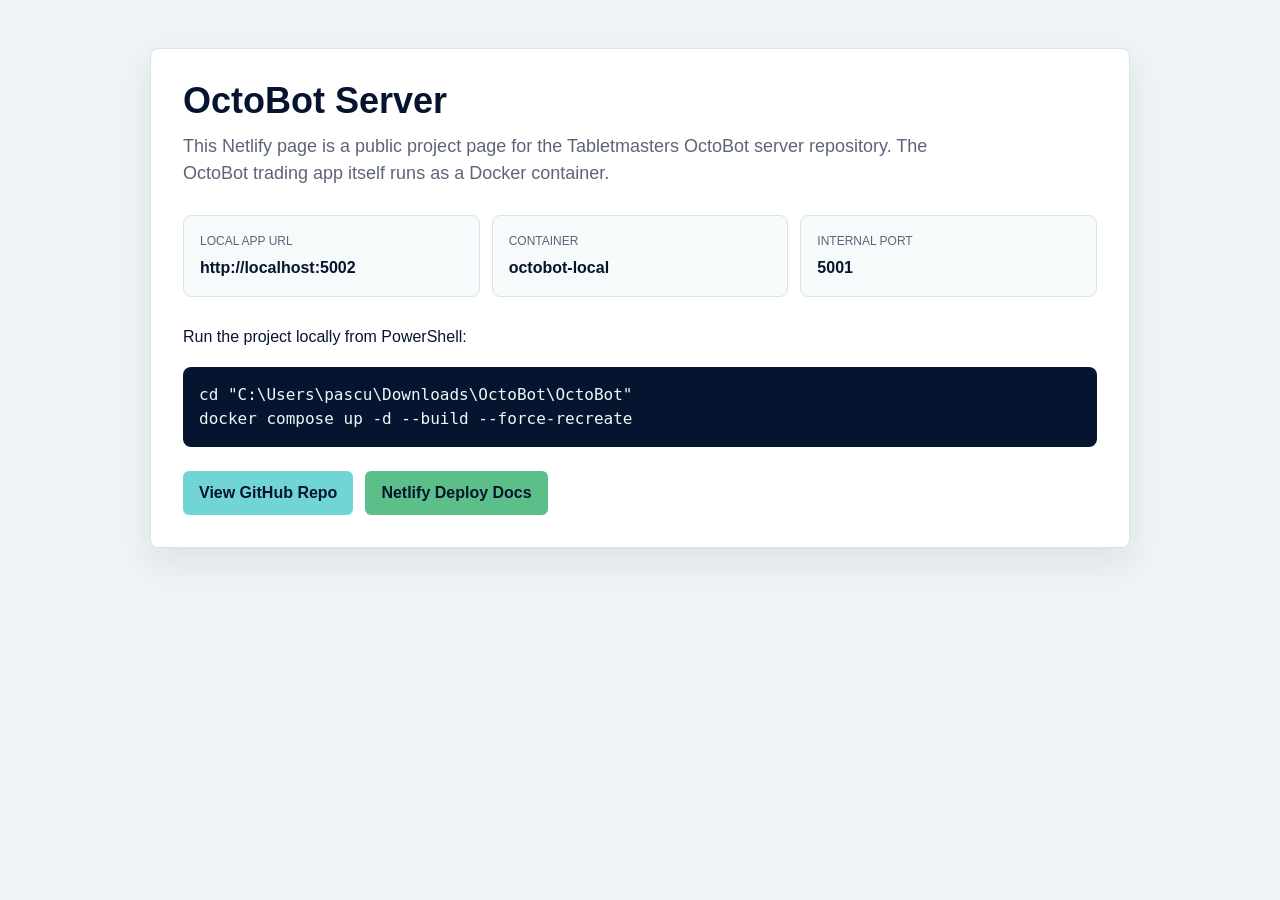
==== netlify/index.html @ 3a20b3c9 "Add Netlify project page" ====
<!doctype html>
<html lang="en">
  <head>
    <meta charset="utf-8">
    <meta name="viewport" content="width=device-width, initial-scale=1">
    <title>OctoBot Server</title>
    <style>
      :root {
        color-scheme: light;
        --ink: #07142f;
        --muted: #5c6578;
        --line: #d8e4e8;
        --aqua: #72d5d5;
        --green: #5cbf8a;
        --panel: #f7fafb;
        --white: #ffffff;
      }

      * {
        box-sizing: border-box;
      }

      body {
        margin: 0;
        font-family: Arial, Helvetica, sans-serif;
        color: var(--ink);
        background: #eef3f5;
        line-height: 1.5;
      }

      main {
        width: min(980px, calc(100% - 32px));
        margin: 0 auto;
        padding: 48px 0;
      }

      section {
        background: var(--white);
        border: 1px solid var(--line);
        border-radius: 8px;
        padding: 32px;
        box-shadow: 0 14px 36px rgba(7, 20, 47, 0.08);
      }

      h1 {
        margin: 0 0 12px;
        font-size: 36px;
        line-height: 1.1;
      }

      p {
        margin: 0 0 18px;
      }

      .lede {
        color: var(--muted);
        font-size: 18px;
        max-width: 760px;
      }

      .status {
        display: grid;
        grid-template-columns: repeat(auto-fit, minmax(220px, 1fr));
        gap: 12px;
        margin: 28px 0;
      }

      .status div {
        border: 1px solid var(--line);
        border-radius: 8px;
        padding: 16px;
        background: var(--panel);
      }

      .label {
        display: block;
        color: var(--muted);
        font-size: 12px;
        text-transform: uppercase;
        letter-spacing: 0;
      }

      .value {
        display: block;
        margin-top: 6px;
        font-weight: 700;
      }

      pre {
        overflow-x: auto;
        margin: 18px 0 0;
        padding: 16px;
        border-radius: 8px;
        background: #07142f;
        color: #eafafa;
      }

      code {
        font-family: Consolas, Monaco, monospace;
      }

      a {
        color: #087f86;
        font-weight: 700;
      }

      .actions {
        display: flex;
        flex-wrap: wrap;
        gap: 12px;
        margin-top: 24px;
      }

      .button {
        display: inline-flex;
        align-items: center;
        min-height: 42px;
        padding: 10px 16px;
        border-radius: 6px;
        background: var(--aqua);
        color: var(--ink);
        text-decoration: none;
      }

      .button.secondary {
        background: var(--green);
      }

      @media (max-width: 640px) {
        main {
          width: min(100% - 20px, 980px);
          padding: 24px 0;
        }

        section {
          padding: 22px;
        }

        h1 {
          font-size: 30px;
        }
      }
    </style>
  </head>
  <body>
    <main>
      <section>
        <h1>OctoBot Server</h1>
        <p class="lede">This Netlify page is a public project page for the Tabletmasters OctoBot server repository. The OctoBot trading app itself runs as a Docker container.</p>

        <div class="status" aria-label="Project status">
          <div>
            <span class="label">Local app URL</span>
            <span class="value">http://localhost:5002</span>
          </div>
          <div>
            <span class="label">Container</span>
            <span class="value">octobot-local</span>
          </div>
          <div>
            <span class="label">Internal port</span>
            <span class="value">5001</span>
          </div>
        </div>

        <p>Run the project locally from PowerShell:</p>
        <pre><code>cd "C:\Users\pascu\Downloads\OctoBot\OctoBot"
docker compose up -d --build --force-recreate</code></pre>

        <div class="actions">
          <a class="button" href="https://github.com/ShannenJael/Octobot_Server">View GitHub Repo</a>
          <a class="button secondary" href="https://docs.netlify.com/deploy/create-deploys/">Netlify Deploy Docs</a>
        </div>
      </section>
    </main>
  </body>
</html>
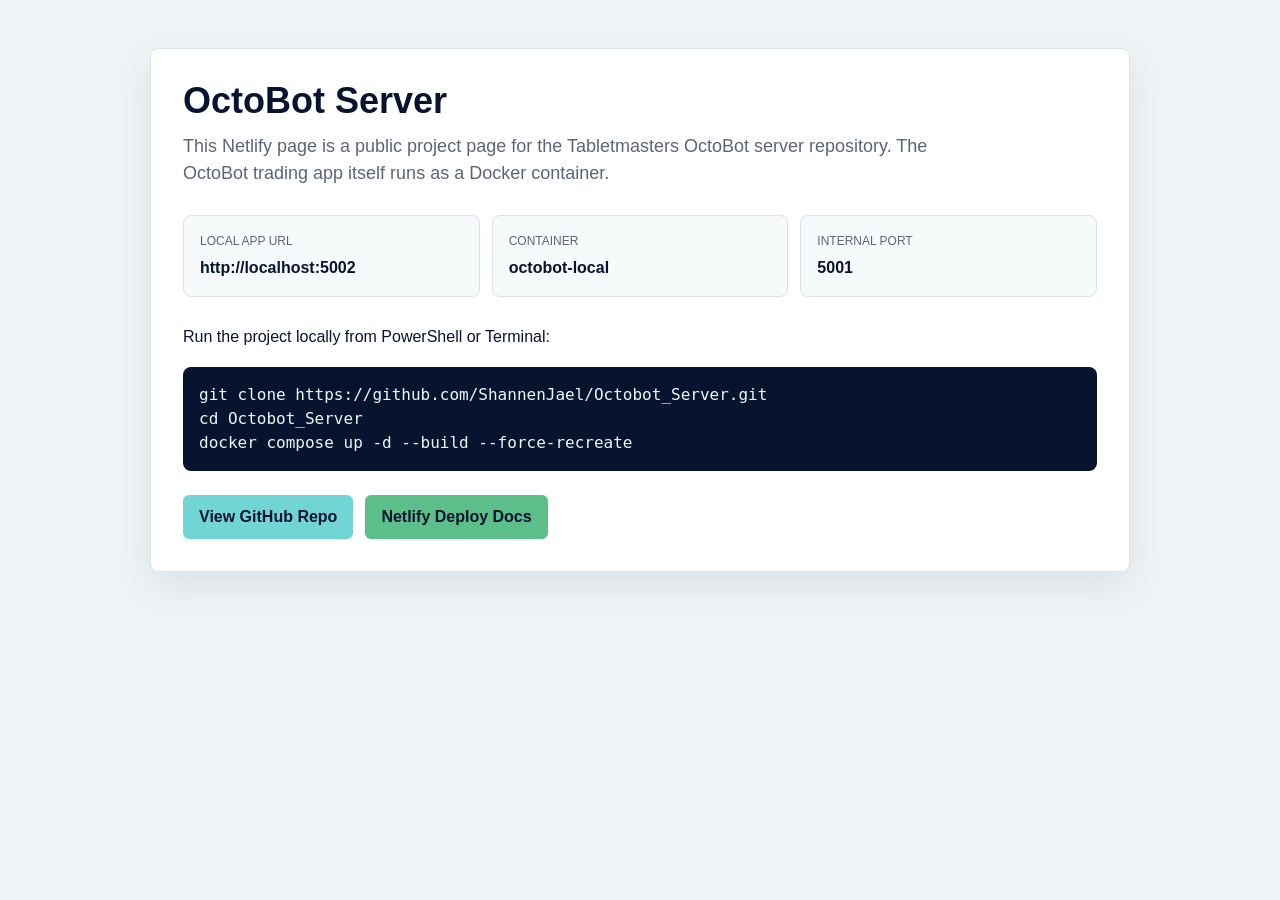
==== commit 8618c26b: "Improve Docker healthcheck and update Netlify setup instructions" ====
--- a/netlify/index.html
+++ b/netlify/index.html
@@ -163,8 +163,9 @@
           </div>
         </div>
 
-        <p>Run the project locally from PowerShell:</p>
-        <pre><code>cd "C:\Users\pascu\Downloads\OctoBot\OctoBot"
+        <p>Run the project locally from PowerShell or Terminal:</p>
+        <pre><code>git clone https://github.com/ShannenJael/Octobot_Server.git
+cd Octobot_Server
 docker compose up -d --build --force-recreate</code></pre>
 
         <div class="actions">
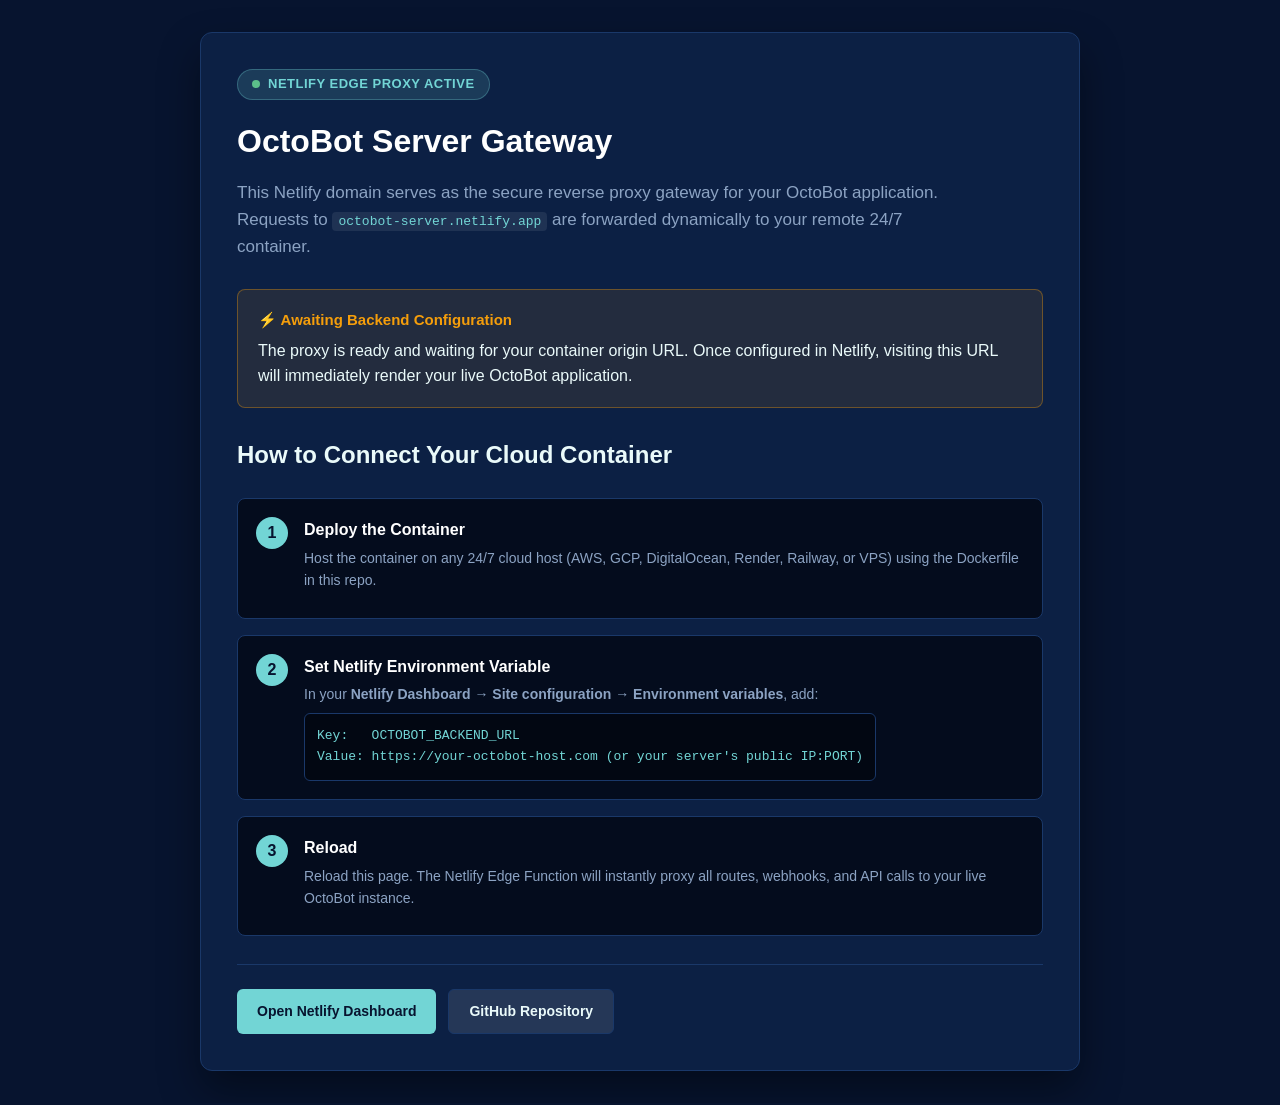
==== commit e3b48f3b: "Add Netlify Edge Function dynamic reverse proxy for OctoBot backend" ====
--- a/netlify/index.html
+++ b/netlify/index.html
@@ -3,176 +3,255 @@
   <head>
     <meta charset="utf-8">
     <meta name="viewport" content="width=device-width, initial-scale=1">
-    <title>OctoBot Server</title>
+    <title>OctoBot Server — Reverse Proxy Gateway</title>
     <style>
       :root {
-        color-scheme: light;
-        --ink: #07142f;
-        --muted: #5c6578;
-        --line: #d8e4e8;
-        --aqua: #72d5d5;
-        --green: #5cbf8a;
-        --panel: #f7fafb;
-        --white: #ffffff;
-      }
-
-      * {
-        box-sizing: border-box;
-      }
+        color-scheme: dark;
+        --bg: #07142f;
+        --surface: #0c2044;
+        --surface-border: #1a3869;
+        --text: #eafafa;
+        --muted: #8ca3c3;
+        --primary: #72d5d5;
+        --accent: #5cbf8a;
+        --warning: #f59e0b;
+        --code-bg: #040c1d;
+      }
+
+      * { box-sizing: border-box; }
 
       body {
         margin: 0;
-        font-family: Arial, Helvetica, sans-serif;
-        color: var(--ink);
-        background: #eef3f5;
-        line-height: 1.5;
+        font-family: -apple-system, BlinkMacSystemFont, "Segoe UI", Roboto, Helvetica, Arial, sans-serif;
+        background: var(--bg);
+        color: var(--text);
+        line-height: 1.6;
+        min-height: 100vh;
+        display: flex;
+        flex-direction: column;
+        justify-content: center;
+        padding: 32px 16px;
       }
 
       main {
-        width: min(980px, calc(100% - 32px));
+        width: min(880px, 100%);
         margin: 0 auto;
-        padding: 48px 0;
-      }
-
-      section {
-        background: var(--white);
-        border: 1px solid var(--line);
-        border-radius: 8px;
-        padding: 32px;
-        box-shadow: 0 14px 36px rgba(7, 20, 47, 0.08);
+      }
+
+      .card {
+        background: var(--surface);
+        border: 1px solid var(--surface-border);
+        border-radius: 12px;
+        padding: 36px;
+        box-shadow: 0 20px 40px rgba(0, 0, 0, 0.4);
+      }
+
+      .header-badge {
+        display: inline-flex;
+        align-items: center;
+        gap: 8px;
+        background: rgba(114, 213, 213, 0.15);
+        color: var(--primary);
+        border: 1px solid rgba(114, 213, 213, 0.3);
+        border-radius: 999px;
+        padding: 4px 14px;
+        font-size: 13px;
+        font-weight: 600;
+        text-transform: uppercase;
+        letter-spacing: 0.5px;
+        margin-bottom: 16px;
+      }
+
+      .header-badge .dot {
+        width: 8px;
+        height: 8px;
+        background: var(--accent);
+        border-radius: 50%;
+        display: inline-block;
       }
 
       h1 {
         margin: 0 0 12px;
-        font-size: 36px;
-        line-height: 1.1;
-      }
-
-      p {
-        margin: 0 0 18px;
-      }
-
-      .lede {
+        font-size: 32px;
+        font-weight: 700;
+        color: #fff;
+      }
+
+      .lead {
+        font-size: 17px;
         color: var(--muted);
-        font-size: 18px;
-        max-width: 760px;
-      }
-
-      .status {
+        margin: 0 0 28px;
+        max-width: 720px;
+      }
+
+      .alert-box {
+        background: rgba(245, 158, 11, 0.1);
+        border: 1px solid rgba(245, 158, 11, 0.35);
+        border-radius: 8px;
+        padding: 18px 20px;
+        margin-bottom: 28px;
+      }
+
+      .alert-title {
+        display: flex;
+        align-items: center;
+        gap: 8px;
+        color: var(--warning);
+        font-weight: 700;
+        font-size: 15px;
+        margin-bottom: 6px;
+      }
+
+      .steps {
         display: grid;
-        grid-template-columns: repeat(auto-fit, minmax(220px, 1fr));
-        gap: 12px;
-        margin: 28px 0;
-      }
-
-      .status div {
-        border: 1px solid var(--line);
+        grid-template-columns: 1fr;
+        gap: 16px;
+        margin: 24px 0;
+      }
+
+      .step-item {
+        display: flex;
+        gap: 16px;
+        background: var(--code-bg);
+        border: 1px solid var(--surface-border);
         border-radius: 8px;
-        padding: 16px;
-        background: var(--panel);
-      }
-
-      .label {
-        display: block;
+        padding: 18px;
+      }
+
+      .step-number {
+        display: flex;
+        align-items: center;
+        justify-content: center;
+        width: 32px;
+        height: 32px;
+        background: var(--primary);
+        color: var(--bg);
+        font-weight: 800;
+        border-radius: 50%;
+        flex-shrink: 0;
+      }
+
+      .step-content h3 {
+        margin: 0 0 4px;
+        font-size: 16px;
+        color: #fff;
+      }
+
+      .step-content p {
+        margin: 0 0 8px;
+        font-size: 14px;
         color: var(--muted);
-        font-size: 12px;
-        text-transform: uppercase;
-        letter-spacing: 0;
-      }
-
-      .value {
-        display: block;
-        margin-top: 6px;
-        font-weight: 700;
+      }
+
+      code {
+        font-family: Consolas, Monaco, "Courier New", monospace;
+        background: rgba(255, 255, 255, 0.08);
+        color: var(--primary);
+        padding: 2px 6px;
+        border-radius: 4px;
+        font-size: 13px;
       }
 
       pre {
+        background: #020712;
+        border: 1px solid var(--surface-border);
+        border-radius: 6px;
+        padding: 12px;
         overflow-x: auto;
-        margin: 18px 0 0;
-        padding: 16px;
-        border-radius: 8px;
-        background: #07142f;
-        color: #eafafa;
-      }
-
-      code {
-        font-family: Consolas, Monaco, monospace;
-      }
-
-      a {
-        color: #087f86;
-        font-weight: 700;
+        margin: 8px 0 0;
+      }
+
+      pre code {
+        background: none;
+        padding: 0;
       }
 
       .actions {
         display: flex;
         flex-wrap: wrap;
         gap: 12px;
-        margin-top: 24px;
-      }
-
-      .button {
+        margin-top: 28px;
+        border-top: 1px solid var(--surface-border);
+        padding-top: 24px;
+      }
+
+      .btn {
         display: inline-flex;
         align-items: center;
-        min-height: 42px;
-        padding: 10px 16px;
+        padding: 10px 20px;
         border-radius: 6px;
-        background: var(--aqua);
-        color: var(--ink);
+        font-weight: 600;
+        font-size: 14px;
         text-decoration: none;
-      }
-
-      .button.secondary {
-        background: var(--green);
-      }
-
-      @media (max-width: 640px) {
-        main {
-          width: min(100% - 20px, 980px);
-          padding: 24px 0;
-        }
-
-        section {
-          padding: 22px;
-        }
-
-        h1 {
-          font-size: 30px;
-        }
+        transition: opacity 0.2s;
+      }
+
+      .btn:hover { opacity: 0.9; }
+
+      .btn-primary {
+        background: var(--primary);
+        color: var(--bg);
+      }
+
+      .btn-secondary {
+        background: rgba(255, 255, 255, 0.1);
+        color: var(--text);
+        border: 1px solid var(--surface-border);
       }
     </style>
   </head>
   <body>
     <main>
-      <section>
-        <h1>OctoBot Server</h1>
-        <p class="lede">This Netlify page is a public project page for the Tabletmasters OctoBot server repository. The OctoBot trading app itself runs as a Docker container.</p>
-
-        <div class="status" aria-label="Project status">
+      <div class="card">
+        <div class="header-badge">
+          <span class="dot"></span> Netlify Edge Proxy Active
+        </div>
+        <h1>OctoBot Server Gateway</h1>
+        <p class="lead">
+          This Netlify domain serves as the secure reverse proxy gateway for your OctoBot application. Requests to <code>octobot-server.netlify.app</code> are forwarded dynamically to your remote 24/7 container.
+        </p>
+
+        <div class="alert-box">
+          <div class="alert-title">⚡ Awaiting Backend Configuration</div>
           <div>
-            <span class="label">Local app URL</span>
-            <span class="value">http://localhost:5002</span>
-          </div>
-          <div>
-            <span class="label">Container</span>
-            <span class="value">octobot-local</span>
-          </div>
-          <div>
-            <span class="label">Internal port</span>
-            <span class="value">5001</span>
-          </div>
-        </div>
-
-        <p>Run the project locally from PowerShell or Terminal:</p>
-        <pre><code>git clone https://github.com/ShannenJael/Octobot_Server.git
-cd Octobot_Server
-docker compose up -d --build --force-recreate</code></pre>
+            The proxy is ready and waiting for your container origin URL. Once configured in Netlify, visiting this URL will immediately render your live OctoBot application.
+          </div>
+        </div>
+
+        <h2>How to Connect Your Cloud Container</h2>
+        <div class="steps">
+          <div class="step-item">
+            <div class="step-number">1</div>
+            <div class="step-content">
+              <h3>Deploy the Container</h3>
+              <p>Host the container on any 24/7 cloud host (AWS, GCP, DigitalOcean, Render, Railway, or VPS) using the Dockerfile in this repo.</p>
+            </div>
+          </div>
+
+          <div class="step-item">
+            <div class="step-number">2</div>
+            <div class="step-content">
+              <h3>Set Netlify Environment Variable</h3>
+              <p>In your <strong>Netlify Dashboard</strong> &rarr; <strong>Site configuration</strong> &rarr; <strong>Environment variables</strong>, add:</p>
+              <pre><code>Key:   OCTOBOT_BACKEND_URL
+Value: https://your-octobot-host.com (or your server's public IP:PORT)</code></pre>
+            </div>
+          </div>
+
+          <div class="step-item">
+            <div class="step-number">3</div>
+            <div class="step-content">
+              <h3>Reload</h3>
+              <p>Reload this page. The Netlify Edge Function will instantly proxy all routes, webhooks, and API calls to your live OctoBot instance.</p>
+            </div>
+          </div>
+        </div>
 
         <div class="actions">
-          <a class="button" href="https://github.com/ShannenJael/Octobot_Server">View GitHub Repo</a>
-          <a class="button secondary" href="https://docs.netlify.com/deploy/create-deploys/">Netlify Deploy Docs</a>
-        </div>
-      </section>
+          <a class="btn btn-primary" href="https://app.netlify.com" target="_blank" rel="noopener">Open Netlify Dashboard</a>
+          <a class="btn btn-secondary" href="https://github.com/ShannenJael/Octobot_Server" target="_blank" rel="noopener">GitHub Repository</a>
+        </div>
+      </div>
     </main>
   </body>
 </html>
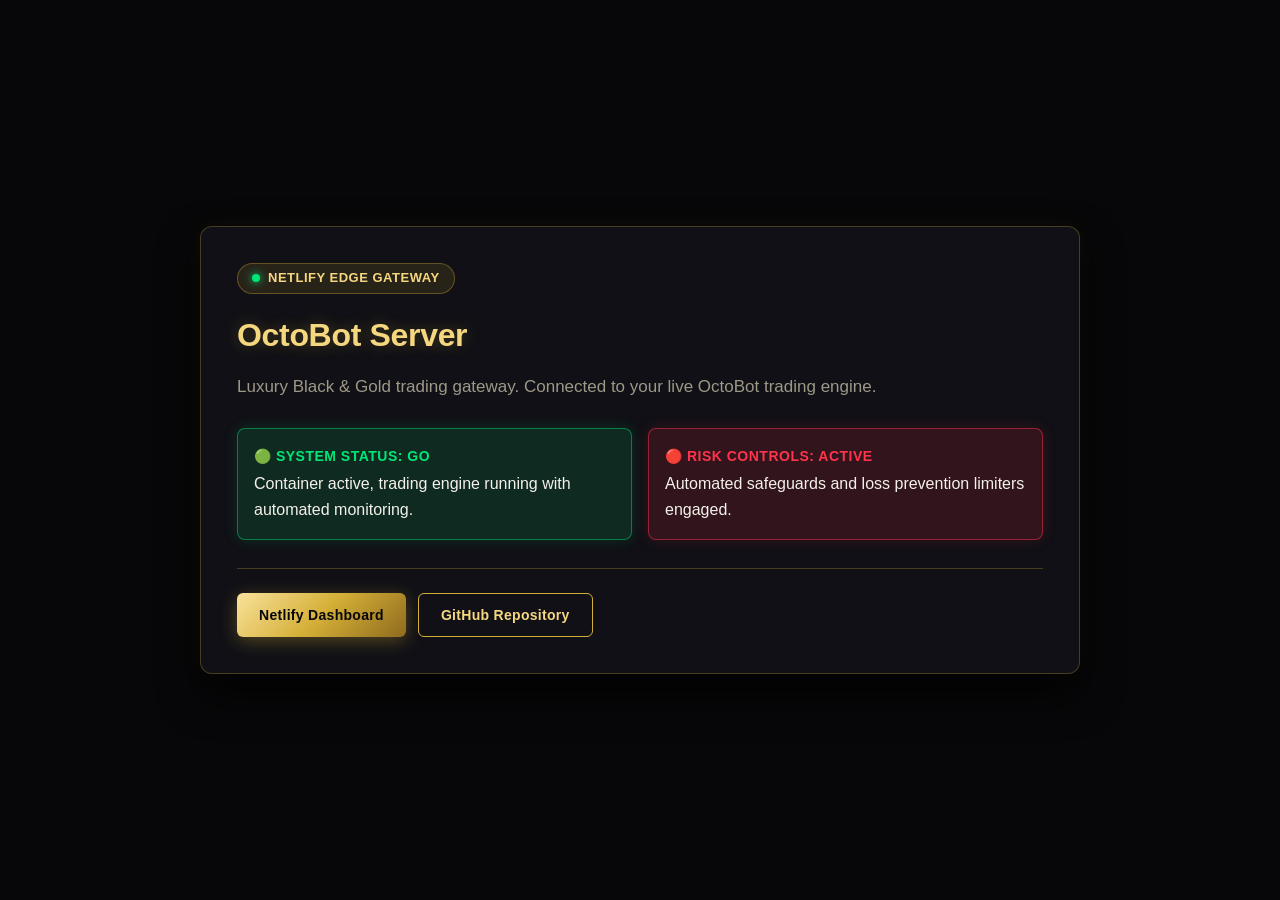
==== commit 7624b679: "Add Black and Gold luxury UI theme with Red warnings and Green positive indicators" ====
--- a/netlify/index.html
+++ b/netlify/index.html
@@ -3,19 +3,25 @@
   <head>
     <meta charset="utf-8">
     <meta name="viewport" content="width=device-width, initial-scale=1">
-    <title>OctoBot Server — Reverse Proxy Gateway</title>
+    <title>OctoBot Server — Gateway</title>
     <style>
       :root {
         color-scheme: dark;
-        --bg: #07142f;
-        --surface: #0c2044;
-        --surface-border: #1a3869;
-        --text: #eafafa;
-        --muted: #8ca3c3;
-        --primary: #72d5d5;
-        --accent: #5cbf8a;
-        --warning: #f59e0b;
-        --code-bg: #040c1d;
+        --bg: #070709;
+        --surface: #101016;
+        --surface-border: rgba(212, 175, 55, 0.28);
+        --text: #F4F1EA;
+        --muted: #9E9887;
+        --gold: #D4AF37;
+        --gold-light: #F5D77F;
+        --gold-gradient: linear-gradient(135deg, #F9E29B 0%, #D4AF37 50%, #8F6B1E 100%);
+        --go-green: #00E676;
+        --go-green-bg: rgba(0, 230, 118, 0.12);
+        --go-green-border: rgba(0, 230, 118, 0.45);
+        --warning-red: #FF334B;
+        --warning-red-bg: rgba(255, 51, 75, 0.14);
+        --warning-red-border: rgba(255, 51, 75, 0.5);
+        --code-bg: #060608;
       }
 
       * { box-sizing: border-box; }
@@ -43,20 +49,20 @@
         border: 1px solid var(--surface-border);
         border-radius: 12px;
         padding: 36px;
-        box-shadow: 0 20px 40px rgba(0, 0, 0, 0.4);
+        box-shadow: 0 20px 40px rgba(0, 0, 0, 0.75), 0 0 25px rgba(212, 175, 55, 0.06);
       }
 
       .header-badge {
         display: inline-flex;
         align-items: center;
         gap: 8px;
-        background: rgba(114, 213, 213, 0.15);
-        color: var(--primary);
-        border: 1px solid rgba(114, 213, 213, 0.3);
+        background: rgba(212, 175, 55, 0.12);
+        color: var(--gold-light);
+        border: 1px solid rgba(212, 175, 55, 0.35);
         border-radius: 999px;
         padding: 4px 14px;
         font-size: 13px;
-        font-weight: 600;
+        font-weight: 700;
         text-transform: uppercase;
         letter-spacing: 0.5px;
         margin-bottom: 16px;
@@ -65,16 +71,19 @@
       .header-badge .dot {
         width: 8px;
         height: 8px;
-        background: var(--accent);
+        background: var(--go-green);
         border-radius: 50%;
         display: inline-block;
+        box-shadow: 0 0 8px var(--go-green);
       }
 
       h1 {
         margin: 0 0 12px;
         font-size: 32px;
-        font-weight: 700;
-        color: #fff;
+        font-weight: 800;
+        color: var(--gold-light);
+        letter-spacing: -0.01em;
+        text-shadow: 0 0 16px rgba(212, 175, 55, 0.3);
       }
 
       .lead {
@@ -84,22 +93,45 @@
         max-width: 720px;
       }
 
-      .alert-box {
-        background: rgba(245, 158, 11, 0.1);
-        border: 1px solid rgba(245, 158, 11, 0.35);
+      .status-grid {
+        display: grid;
+        grid-template-columns: repeat(auto-fit, minmax(240px, 1fr));
+        gap: 16px;
+        margin-bottom: 28px;
+      }
+
+      .status-box-go {
+        background: var(--go-green-bg);
+        border: 1px solid var(--go-green-border);
         border-radius: 8px;
-        padding: 18px 20px;
-        margin-bottom: 28px;
-      }
-
-      .alert-title {
-        display: flex;
-        align-items: center;
-        gap: 8px;
-        color: var(--warning);
-        font-weight: 700;
-        font-size: 15px;
-        margin-bottom: 6px;
+        padding: 16px;
+        box-shadow: 0 0 15px rgba(0, 230, 118, 0.15);
+      }
+
+      .status-box-go .status-title {
+        color: var(--go-green);
+        font-weight: 700;
+        font-size: 14px;
+        text-transform: uppercase;
+        letter-spacing: 0.5px;
+        margin-bottom: 4px;
+      }
+
+      .status-box-warning {
+        background: var(--warning-red-bg);
+        border: 1px solid var(--warning-red-border);
+        border-radius: 8px;
+        padding: 16px;
+        box-shadow: 0 0 15px rgba(255, 51, 75, 0.15);
+      }
+
+      .status-box-warning .status-title {
+        color: var(--warning-red);
+        font-weight: 700;
+        font-size: 14px;
+        text-transform: uppercase;
+        letter-spacing: 0.5px;
+        margin-bottom: 4px;
       }
 
       .steps {
@@ -116,6 +148,11 @@
         border: 1px solid var(--surface-border);
         border-radius: 8px;
         padding: 18px;
+        transition: border-color 0.2s ease;
+      }
+
+      .step-item:hover {
+        border-color: var(--gold);
       }
 
       .step-number {
@@ -124,17 +161,18 @@
         justify-content: center;
         width: 32px;
         height: 32px;
-        background: var(--primary);
-        color: var(--bg);
+        background: var(--gold-gradient);
+        color: #070709;
         font-weight: 800;
         border-radius: 50%;
         flex-shrink: 0;
+        box-shadow: 0 0 10px rgba(212, 175, 55, 0.4);
       }
 
       .step-content h3 {
         margin: 0 0 4px;
         font-size: 16px;
-        color: #fff;
+        color: var(--gold-light);
       }
 
       .step-content p {
@@ -145,15 +183,16 @@
 
       code {
         font-family: Consolas, Monaco, "Courier New", monospace;
-        background: rgba(255, 255, 255, 0.08);
-        color: var(--primary);
+        background: rgba(212, 175, 55, 0.1);
+        color: var(--gold-light);
         padding: 2px 6px;
         border-radius: 4px;
         font-size: 13px;
+        border: 1px solid rgba(212, 175, 55, 0.2);
       }
 
       pre {
-        background: #020712;
+        background: #040405;
         border: 1px solid var(--surface-border);
         border-radius: 6px;
         padding: 12px;
@@ -164,6 +203,7 @@
       pre code {
         background: none;
         padding: 0;
+        border: none;
       }
 
       .actions {
@@ -178,25 +218,36 @@
       .btn {
         display: inline-flex;
         align-items: center;
-        padding: 10px 20px;
+        padding: 10px 22px;
         border-radius: 6px;
-        font-weight: 600;
+        font-weight: 700;
         font-size: 14px;
         text-decoration: none;
-        transition: opacity 0.2s;
-      }
-
-      .btn:hover { opacity: 0.9; }
-
-      .btn-primary {
-        background: var(--primary);
-        color: var(--bg);
-      }
-
-      .btn-secondary {
-        background: rgba(255, 255, 255, 0.1);
-        color: var(--text);
-        border: 1px solid var(--surface-border);
+        transition: all 0.2s;
+        letter-spacing: 0.3px;
+      }
+
+      .btn-gold {
+        background: var(--gold-gradient);
+        color: #070709;
+        box-shadow: 0 4px 18px rgba(212, 175, 55, 0.35);
+      }
+
+      .btn-gold:hover {
+        opacity: 0.95;
+        box-shadow: 0 6px 24px rgba(212, 175, 55, 0.55);
+        transform: translateY(-1px);
+      }
+
+      .btn-outline {
+        background: transparent;
+        color: var(--gold-light);
+        border: 1px solid var(--gold);
+      }
+
+      .btn-outline:hover {
+        background: rgba(212, 175, 55, 0.1);
+        border-color: var(--gold-light);
       }
     </style>
   </head>
@@ -204,52 +255,27 @@
     <main>
       <div class="card">
         <div class="header-badge">
-          <span class="dot"></span> Netlify Edge Proxy Active
+          <span class="dot"></span> Netlify Edge Gateway
         </div>
-        <h1>OctoBot Server Gateway</h1>
+        <h1>OctoBot Server</h1>
         <p class="lead">
-          This Netlify domain serves as the secure reverse proxy gateway for your OctoBot application. Requests to <code>octobot-server.netlify.app</code> are forwarded dynamically to your remote 24/7 container.
+          Luxury Black & Gold trading gateway. Connected to your live OctoBot trading engine.
         </p>
 
-        <div class="alert-box">
-          <div class="alert-title">⚡ Awaiting Backend Configuration</div>
-          <div>
-            The proxy is ready and waiting for your container origin URL. Once configured in Netlify, visiting this URL will immediately render your live OctoBot application.
+        <div class="status-grid">
+          <div class="status-box-go">
+            <div class="status-title">🟢 System Status: GO</div>
+            <div>Container active, trading engine running with automated monitoring.</div>
+          </div>
+          <div class="status-box-warning">
+            <div class="status-title">🔴 Risk Controls: ACTIVE</div>
+            <div>Automated safeguards and loss prevention limiters engaged.</div>
           </div>
         </div>
 
-        <h2>How to Connect Your Cloud Container</h2>
-        <div class="steps">
-          <div class="step-item">
-            <div class="step-number">1</div>
-            <div class="step-content">
-              <h3>Deploy the Container</h3>
-              <p>Host the container on any 24/7 cloud host (AWS, GCP, DigitalOcean, Render, Railway, or VPS) using the Dockerfile in this repo.</p>
-            </div>
-          </div>
-
-          <div class="step-item">
-            <div class="step-number">2</div>
-            <div class="step-content">
-              <h3>Set Netlify Environment Variable</h3>
-              <p>In your <strong>Netlify Dashboard</strong> &rarr; <strong>Site configuration</strong> &rarr; <strong>Environment variables</strong>, add:</p>
-              <pre><code>Key:   OCTOBOT_BACKEND_URL
-Value: https://your-octobot-host.com (or your server's public IP:PORT)</code></pre>
-            </div>
-          </div>
-
-          <div class="step-item">
-            <div class="step-number">3</div>
-            <div class="step-content">
-              <h3>Reload</h3>
-              <p>Reload this page. The Netlify Edge Function will instantly proxy all routes, webhooks, and API calls to your live OctoBot instance.</p>
-            </div>
-          </div>
-        </div>
-
         <div class="actions">
-          <a class="btn btn-primary" href="https://app.netlify.com" target="_blank" rel="noopener">Open Netlify Dashboard</a>
-          <a class="btn btn-secondary" href="https://github.com/ShannenJael/Octobot_Server" target="_blank" rel="noopener">GitHub Repository</a>
+          <a class="btn btn-gold" href="https://app.netlify.com" target="_blank" rel="noopener">Netlify Dashboard</a>
+          <a class="btn btn-outline" href="https://github.com/ShannenJael/Octobot_Server" target="_blank" rel="noopener">GitHub Repository</a>
         </div>
       </div>
     </main>
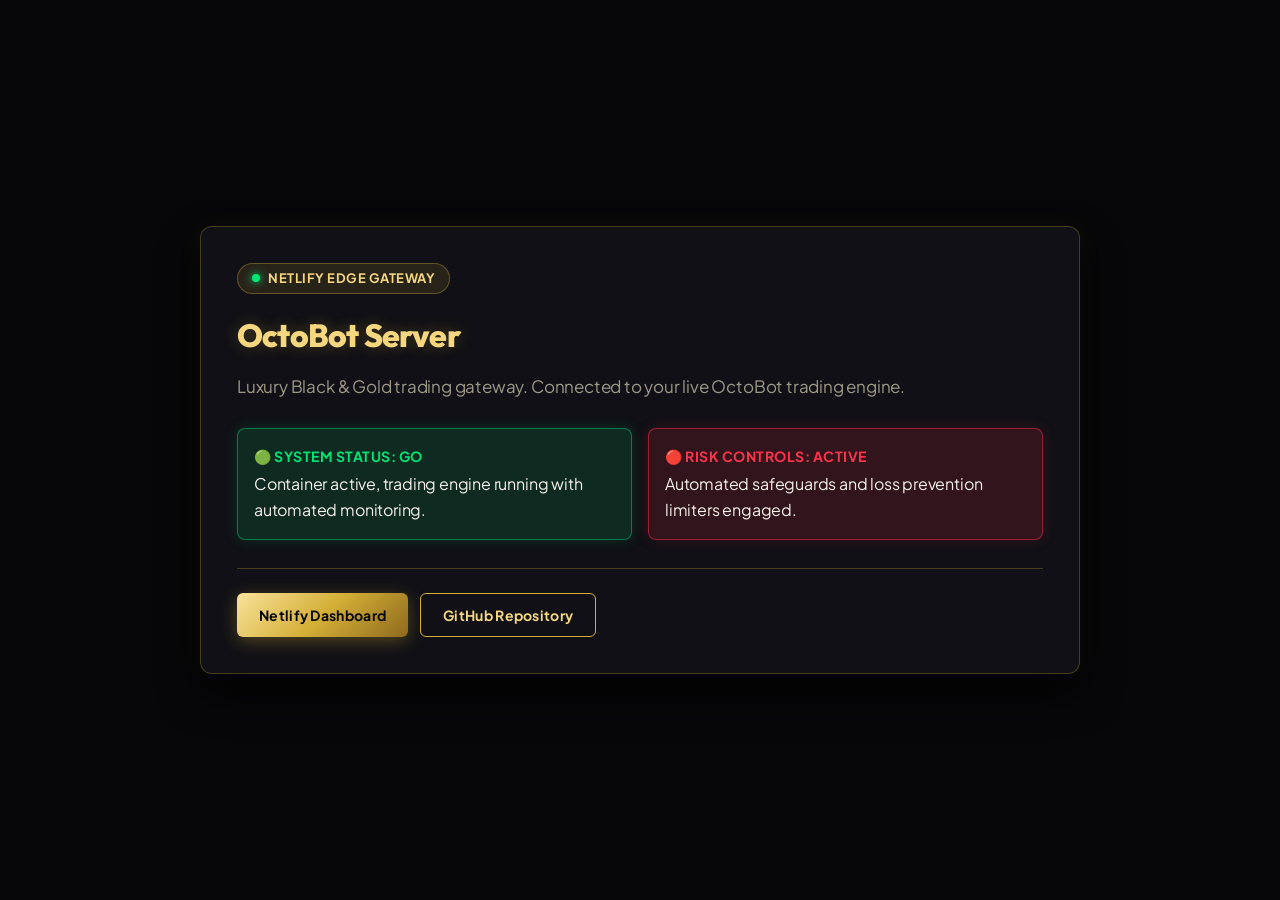
==== commit 96980cd7: "Upgrade typography to modern Plus Jakarta Sans, Outfit, and JetBrains Mono fonts" ====
--- a/netlify/index.html
+++ b/netlify/index.html
@@ -4,6 +4,9 @@
     <meta charset="utf-8">
     <meta name="viewport" content="width=device-width, initial-scale=1">
     <title>OctoBot Server — Gateway</title>
+    <link rel="preconnect" href="https://fonts.googleapis.com">
+    <link rel="preconnect" href="https://fonts.gstatic.com" crossorigin>
+    <link href="https://fonts.googleapis.com/css2?family=JetBrains+Mono:wght@400;500;600;700&family=Outfit:wght@500;600;700;800;900&family=Plus+Jakarta+Sans:ital,wght@0,400;0,500;0,600;0,700;0,800;1,400&display=swap" rel="stylesheet">
     <style>
       :root {
         color-scheme: dark;
@@ -28,7 +31,10 @@
 
       body {
         margin: 0;
-        font-family: -apple-system, BlinkMacSystemFont, "Segoe UI", Roboto, Helvetica, Arial, sans-serif;
+        font-family: 'Plus Jakarta Sans', -apple-system, BlinkMacSystemFont, "Segoe UI", Roboto, sans-serif;
+        letter-spacing: -0.012em;
+        -webkit-font-smoothing: antialiased;
+        -moz-osx-font-smoothing: grayscale;
         background: var(--bg);
         color: var(--text);
         line-height: 1.6;
@@ -79,10 +85,11 @@
 
       h1 {
         margin: 0 0 12px;
+        font-family: 'Outfit', 'Plus Jakarta Sans', sans-serif;
         font-size: 32px;
         font-weight: 800;
         color: var(--gold-light);
-        letter-spacing: -0.01em;
+        letter-spacing: -0.025em;
         text-shadow: 0 0 16px rgba(212, 175, 55, 0.3);
       }
 
@@ -182,7 +189,7 @@
       }
 
       code {
-        font-family: Consolas, Monaco, "Courier New", monospace;
+        font-family: 'JetBrains Mono', Consolas, Monaco, monospace;
         background: rgba(212, 175, 55, 0.1);
         color: var(--gold-light);
         padding: 2px 6px;
